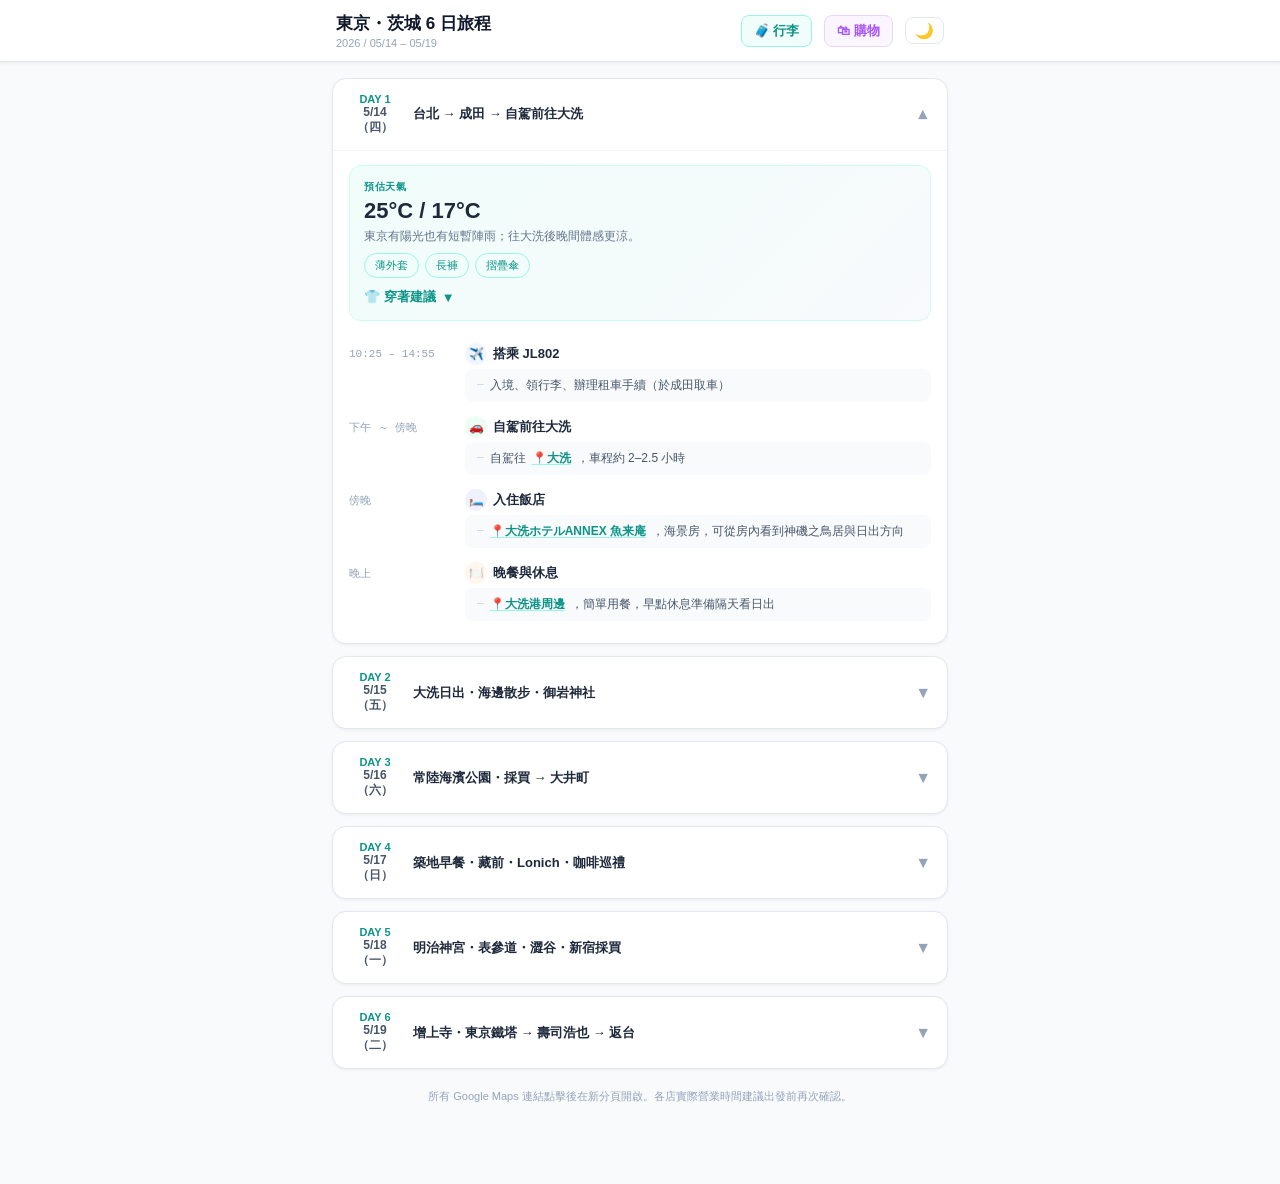
==== index.html @ 90abc527 "Add night mode toggle to all pages - Adds 🌙/☀️ toggle button in header of all three pages - Dark mod" ====
<!DOCTYPE html>
<html lang="zh-Hant">
<head>
<meta charset="UTF-8">
<meta name="viewport" content="width=device-width, initial-scale=1.0">
<title>東京・茨城 6 日旅程</title>
<style>
*{box-sizing:border-box;margin:0;padding:0}
body{font-family:-apple-system,BlinkMacSystemFont,"Segoe UI",sans-serif;background:#f8fafc;color:#1e293b;padding-bottom:60px}
a{color:inherit;text-decoration:none}

/* Header */
header{background:#fff;border-bottom:1px solid #e2e8f0;position:sticky;top:0;z-index:20;box-shadow:0 1px 3px rgba(0,0,0,.08)}
.hinner{max-width:640px;margin:0 auto;padding:12px 16px;display:flex;align-items:center;justify-content:space-between;gap:12px}
.htitle{font-size:17px;font-weight:700;color:#0f172a}
.hsub{font-size:11px;color:#94a3b8;margin-top:2px}
.hright{display:flex;align-items:center;gap:12px}
/* Main */
main{max-width:640px;margin:0 auto;padding:16px 12px;display:flex;flex-direction:column;gap:12px}

/* Day card */
.day-card{background:#fff;border:1px solid #e2e8f0;border-radius:14px;overflow:hidden;box-shadow:0 1px 3px rgba(0,0,0,.06)}
.day-header{width:100%;background:none;border:none;padding:14px 16px;display:flex;align-items:center;justify-content:space-between;gap:12px;cursor:pointer;text-align:left}
.day-header:hover{background:#f8fafc}
.day-left{display:flex;align-items:center;gap:12px;min-width:0}
.day-label-block{text-align:center;width:52px;flex-shrink:0}
.day-label{font-size:11px;font-weight:700;color:#0d9488;text-transform:uppercase}
.day-date{font-size:12px;font-weight:600;color:#475569}
.day-title{font-size:13px;font-weight:600;color:#1e293b;line-height:1.4}
.day-right{display:flex;align-items:center;gap:8px;flex-shrink:0}
.chevron{font-size:16px;color:#94a3b8;transition:transform .2s}
.chevron.open{transform:rotate(180deg)}
.done-icon{color:#0d9488;font-size:16px}

/* Day body */
.day-body{border-top:1px solid #f1f5f9;display:none}
.day-body.open{display:block}

/* Weather */
.weather-box{margin:14px 16px 8px;background:linear-gradient(135deg,#f0fdfa,#f8fafc);border:1px solid #ccfbf1;border-radius:12px;padding:14px}
.weather-label{font-size:10px;font-weight:700;color:#0d9488;text-transform:uppercase;letter-spacing:.05em;margin-bottom:4px}
.weather-temp{font-size:22px;font-weight:700;color:#1e293b;line-height:1.2}
.weather-desc{font-size:12px;color:#64748b;margin-top:4px}
.tags{display:flex;flex-wrap:wrap;gap:6px;margin-top:8px}
.tag{display:inline-flex;align-items:center;padding:4px 10px;border-radius:99px;font-size:11px;font-weight:500;background:#f0fdfa;color:#0d9488;border:1px solid #99f6e4}
.outfit-btn{display:flex;align-items:center;gap:6px;font-size:13px;font-weight:600;color:#0d9488;background:none;border:none;cursor:pointer;margin-top:10px;padding:0}
.outfit-btn:hover{color:#0f766e}
.outfit-list{margin-top:8px;display:none}
.outfit-list.open{display:block}
.outfit-list li{display:flex;gap:8px;font-size:12px;color:#475569;margin-bottom:6px;list-style:none}
.outfit-list li::before{content:"•";color:#5eead4;flex-shrink:0;margin-top:1px}

/* Timeline */
.timeline{padding:14px 16px 8px}
.task-row{display:flex;gap:10px;position:relative;margin-bottom:0}
.task-content{flex:1;padding-bottom:14px}
.task-meta{display:flex;flex-wrap:wrap;align-items:center;gap:6px;margin-bottom:4px}
.task-time{font-family:monospace;font-size:11px;color:#94a3b8;width:110px;flex-shrink:0}
.task-icon{width:22px;height:22px;border-radius:50%;display:flex;align-items:center;justify-content:center;font-size:12px;flex-shrink:0}
.task-name{font-size:13px;font-weight:600;color:#1e293b}
.task-notes{margin-left:116px;background:#f8fafc;border-radius:8px;padding:8px 12px;margin-top:4px}
.task-notes li{display:flex;gap:6px;font-size:12px;color:#475569;margin-bottom:4px;list-style:none}
.task-notes li:last-child{margin-bottom:0}
.task-notes li::before{content:"–";color:#cbd5e1;flex-shrink:0}
.place-link{display:inline-flex;align-items:center;gap:3px;font-weight:600;color:#0d9488;text-decoration:underline;text-decoration-color:#99f6e4;text-underline-offset:2px}
.place-link:hover{color:#0f766e}
.place-sub{font-weight:400;color:#64748b}

/* Icon colors */
.ic-flight{background:#eff6ff;color:#3b82f6}
.ic-drive{background:#ecfdf5;color:#059669}
.ic-hotel{background:#eef2ff;color:#6366f1}
.ic-food{background:#fff7ed;color:#f97316}
.ic-sightseeing{background:#fff1f2;color:#f43f5e}
.ic-shopping{background:#faf5ff;color:#a855f7}
.ic-cafe{background:#fffbeb;color:#92400e}
.ic-train{background:#ecfeff;color:#0891b2}
.ic-nature{background:#f0fdf4;color:#16a34a}
.ic-sunset{background:#fefce8;color:#ca8a04}

/* Extra spots */
.extra-section{border-top:1px solid #f1f5f9;background:rgba(255,251,235,.6)}
.extra-btn{width:100%;background:none;border:none;padding:12px 16px;display:flex;align-items:center;justify-content:space-between;cursor:pointer;font-size:13px;font-weight:600;color:#b45309}
.extra-btn:hover{color:#92400e}
.extra-grid{padding:0 16px 14px;display:none;grid-template-columns:1fr 1fr;gap:8px}
.extra-grid.open{display:grid}
@media(max-width:480px){.extra-grid{grid-template-columns:1fr}}
.extra-item{display:flex;flex-direction:column;gap:3px;padding:10px;background:#fff;border-radius:10px;border:1px solid #fde68a;text-decoration:none;transition:border-color .15s,box-shadow .15s}
.extra-item:hover{border-color:#fbbf24;box-shadow:0 2px 6px rgba(0,0,0,.08)}
.extra-name{display:flex;align-items:center;gap:5px;font-size:12px;font-weight:600;color:#1e293b}
.extra-hours{font-size:11px;color:#b45309;font-family:monospace}
.extra-desc{font-size:11px;color:#64748b}

/* Footer */
.footer{font-size:11px;color:#94a3b8;text-align:center;padding:8px 0 4px}

/* Nav links (replaces inline styles) */
.nav-link{display:inline-flex;align-items:center;gap:5px;font-size:13px;font-weight:600;padding:6px 12px;border-radius:8px;border:1px solid;transition:opacity .15s}
.nav-link--teal{color:#0d9488;border-color:#99f6e4;background:#f0fdfa}
.nav-link--purple{color:#a855f7;border-color:#e9d5ff;background:#faf5ff}

/* Night mode button */
.nm-btn{background:none;border:1px solid #e2e8f0;border-radius:8px;padding:5px 9px;cursor:pointer;font-size:15px;line-height:1;color:#475569;transition:background .15s,border-color .15s}
.nm-btn:hover{background:#f1f5f9;border-color:#cbd5e1}

/* Dark mode */
[data-dark] body{background:#0f172a;color:#e2e8f0}
[data-dark] header{background:#1e293b;border-color:#334155;box-shadow:0 1px 3px rgba(0,0,0,.3)}
[data-dark] .htitle{color:#f1f5f9}
[data-dark] .hsub{color:#475569}
[data-dark] .nav-link--teal{color:#2dd4bf;border-color:#0d9488;background:#134e4a}
[data-dark] .nav-link--purple{color:#c084fc;border-color:#7c3aed;background:#2e1065}
[data-dark] .nm-btn{border-color:#334155;color:#94a3b8}
[data-dark] .nm-btn:hover{background:#263348;border-color:#475569}
[data-dark] .day-card{background:#1e293b;border-color:#334155;box-shadow:0 1px 3px rgba(0,0,0,.2)}
[data-dark] .day-header:hover{background:#263348}
[data-dark] .day-label{color:#2dd4bf}
[data-dark] .day-date{color:#94a3b8}
[data-dark] .day-title{color:#e2e8f0}
[data-dark] .day-body{border-color:#334155}
[data-dark] .weather-box{background:linear-gradient(135deg,#134e4a,#263348);border-color:#0d9488}
[data-dark] .weather-temp{color:#f1f5f9}
[data-dark] .weather-desc{color:#94a3b8}
[data-dark] .tag{background:#134e4a;color:#2dd4bf;border-color:#0d9488}
[data-dark] .outfit-btn{color:#2dd4bf}
[data-dark] .outfit-btn:hover{color:#5eead4}
[data-dark] .outfit-list li{color:#94a3b8}
[data-dark] .outfit-list li::before{color:#334155}
[data-dark] .task-time{color:#64748b}
[data-dark] .task-name{color:#e2e8f0}
[data-dark] .task-notes{background:#0f172a}
[data-dark] .task-notes li{color:#94a3b8}
[data-dark] .task-notes li::before{color:#334155}
[data-dark] .place-link{color:#2dd4bf;text-decoration-color:#0d9488}
[data-dark] .place-link:hover{color:#5eead4}
[data-dark] .place-sub{color:#64748b}
[data-dark] .ic-flight{background:#1e3a5f;color:#60a5fa}
[data-dark] .ic-drive{background:#14532d;color:#34d399}
[data-dark] .ic-hotel{background:#1e1b4b;color:#818cf8}
[data-dark] .ic-food{background:#431407;color:#fb923c}
[data-dark] .ic-sightseeing{background:#4c0519;color:#fb7185}
[data-dark] .ic-shopping{background:#2e1065;color:#c084fc}
[data-dark] .ic-cafe{background:#451a03;color:#fbbf24}
[data-dark] .ic-train{background:#164e63;color:#22d3ee}
[data-dark] .ic-nature{background:#14532d;color:#4ade80}
[data-dark] .ic-sunset{background:#422006;color:#fbbf24}
[data-dark] .extra-section{background:rgba(71,52,18,.3);border-color:#334155}
[data-dark] .extra-btn{color:#fbbf24}
[data-dark] .extra-btn:hover{color:#fcd34d}
[data-dark] .extra-item{background:#1e293b;border-color:#78350f}
[data-dark] .extra-item:hover{border-color:#92400e;box-shadow:0 2px 6px rgba(0,0,0,.3)}
[data-dark] .extra-name{color:#e2e8f0}
[data-dark] .extra-hours{color:#fbbf24}
[data-dark] .extra-desc{color:#64748b}
[data-dark] .footer{color:#334155}
</style>
</head>
<body>

<header>
  <div class="hinner">
    <div>
      <div class="htitle">東京・茨城 6 日旅程</div>
      <div class="hsub">2026 / 05/14 – 05/19</div>
    </div>
    <div class="hright">
      <a href="luggage.html" class="nav-link nav-link--teal">🧳 行李</a>
      <a href="shopping.html" class="nav-link nav-link--purple">🛍 購物</a>
      <button class="nm-btn" id="nm-btn" onclick="toggleNight()" title="切換深色模式">🌙</button>
    </div>
  </div>
</header>

<main id="main"></main>

<script>
const P = (name, query, extra) => {
  const q = encodeURIComponent(query || name);
  const sub = extra ? `<span class="place-sub">${extra}</span>` : '';
  return `<a class="place-link" href="https://www.google.com/maps/search/?api=1&query=${q}" target="_blank" rel="noreferrer">📍${name}${sub}</a>`;
};

const days = [
  {
    id:1, date:"5/14（四）", label:"Day 1", title:"台北 → 成田 → 自駕前往大洗",
    temp:"25°C / 17°C", desc:"東京有陽光也有短暫陣雨；往大洗後晚間體感更涼。",
    tags:["薄外套","長褲","摺疊傘"],
    outfit:["飛機上穿短袖＋薄罩衫，抵達後直接應對晚間溫差","下身選長褲最省事，開車與晚上海邊都較舒適","包內先放一把輕便傘"],
    tasks:[
      {id:"1-1",time:"10:25 – 14:55",ic:"flight",name:"搭乘 JL802",notes:["入境、領行李、辦理租車手續（於成田取車）"]},
      {id:"1-2",time:"下午 ～ 傍晚",ic:"drive",name:"自駕前往大洗",notes:[`自駕往 ${P("大洗","大洗 茨城")}，車程約 2–2.5 小時`]},
      {id:"1-3",time:"傍晚",ic:"hotel",name:"入住飯店",notes:[`${P("大洗ホテルANNEX 魚来庵","大洗ホテル ANNEX 魚来庵")}，海景房，可從房內看到神磯之鳥居與日出方向`]},
      {id:"1-4",time:"晚上",ic:"food",name:"晚餐與休息",notes:[`${P("大洗港周邊","大洗港 餐廳")}，簡單用餐，早點休息準備隔天看日出`]},
    ]
  },
  {
    id:2, date:"5/15（五）", label:"Day 2", title:"大洗日出・海邊散步・御岩神社",
    temp:"23–25°C / 14–18°C", desc:"白天溫和，海邊清晨與神社林間偏涼，局部降雨仍有可能。",
    tags:["防風外套","運動鞋","可脫穿層次"],
    outfit:["清晨看日出要多一件防風外套，海風會比市區明顯","上身建議短袖打底，外搭襯衫或薄外套，白天熱了能直接脫","鞋子以抓地力較好的運動鞋為主，神社步道更穩"],
    tasks:[
      {id:"2-1",time:"04:10 – 05:30",ic:"sunset",name:"看日出",notes:[`${P("神磯の鳥居","神磯の鳥居 大洗")}，5月日出約 4:45，房間陽台或步行至海邊觀賞，看完回飯店補眠`]},
      {id:"2-2",time:"08:30 – 10:30",ic:"sightseeing",name:"海邊散步參拜",notes:[`${P("大洗磯前神社")}，近距離看海浪與鳥居`]},
      {id:"2-3",time:"11:00 – 12:30",ic:"food",name:"壽司午餐",notes:[`<a class="place-link" href="https://maps.app.goo.gl/uNKhagBHDftqyCcE8" target="_blank" rel="noreferrer">📍Sushi Yukyu</a>，11:00 開門，⚠️ 建議提早到場排隊`]},
      {id:"2-4",time:"12:30 – 13:30",ic:"drive",name:"自駕移動",notes:[`${P("大洗 → 御岩神社","御岩神社 日立市")}，車程約 45–70 分鐘`]},
      {id:"2-5",time:"13:30 – 15:30",ic:"nature",name:"森林參道散步",notes:[`${P("御岩神社","御岩神社 日立市")}，拝殿、三本杉，視體力加碼輕量登山 20–30 分鐘後折返`]},
      {id:"2-6",time:"15:30 – 16:30",ic:"drive",name:"自駕回程",notes:["御岩神社 → 大洗，車程約 45–70 分鐘"]},
      {id:"2-7",time:"16:30 – 18:00",ic:"shopping",name:"海邊散步＋逛街",notes:[`${P("OARAI Seaside Station","OARAI Seaside Station 大洗")}，大洗まいわい市場小買常溫土產`]},
      {id:"2-8",time:"晚上",ic:"food",name:"晚餐",notes:[`${P("大洗港周邊","大洗 夜間餐廳")}，港邊或飯店附近用餐`]},
    ],
    extra:{
      label:"5/15 自駕加點",
      items:[
        {name:"SAZA COFFEE Oarai",query:"SAZA COFFEE Oarai 大洗 Seaside Station",hours:"10:00–19:00",desc:"咖啡與甜點都穩，海邊散步後坐一下最舒服"},
        {name:"Romii Donuts Store",query:"Romii Donuts Store 大洗",hours:"10:30–18:00",desc:"適合外帶甜甜圈上車或回飯店吃"},
        {name:"KANOUYA 菓子店",query:"KANOUYA 大洗",hours:"08:00–19:00",desc:"麵包、銅鑼燒或常溫點心當補給"},
        {name:"手打蕎麦 入四間",query:"手打蕎麦 入四間 日立",hours:"11:00–14:30",desc:"靠近御岩神社，不想吃海鮮時的午餐替代案"},
        {name:"セントエルモスカフェ",query:"セントエルモスカフェ 大洗",hours:"10:00–21:00",desc:"回大洗後想找舒服坐點可用它收尾"},
      ]
    }
  },
  {
    id:3, date:"5/16（六）", label:"Day 3", title:"常陸海濱公園・採買 → 大井町",
    temp:"23–25°C / 14–18°C", desc:"白天舒適偏暖，戶外停留時間長，建議注意日照與走路量。",
    tags:["短袖","遮陽帽","輕便鞋"],
    outfit:["可以走比較輕鬆的城市戶外穿搭，短袖或薄長袖都適合","公園空曠，帽子與太陽眼鏡實用度高","晚上回東京後可加一件薄外套"],
    tasks:[
      {id:"3-1",time:"09:00 – 09:30",ic:"drive",name:"退房＋自駕移動",notes:["大洗 → 常陸海濱公園，車程約 20–25 分鐘"]},
      {id:"3-2",time:"09:30 – 11:30",ic:"nature",name:"國營常陸海濱公園",notes:[`${P("常陸海濱公園","国営ひたち海浜公園")}，みはらしの丘 與中央草地，看花田與草地景觀`]},
      {id:"3-3",time:"11:30 – 13:00",ic:"food",name:"當地午餐",notes:[`${P("那珂湊漁港周邊","那珂湊漁港 海鮮")}，海鮮市場餐廳`]},
      {id:"3-4",time:"13:00 – 14:30",ic:"shopping",name:"伴手禮採買",notes:[
        `${P("daimaruya／焼いも館","daimaruya 常陸那珂 干し芋")}（干し芋）`,
        `${P("黒澤醤油","黒澤醤油 常陸那珂")}（調味料）`,
        "JA直賣所補食品"
      ]},
      {id:"3-5",time:"14:30 – 15:30",ic:"cafe",name:"咖啡中繼（二選一）",notes:[
        `${P("Saza Coffee 本店","Saza Coffee 本店 水戸")}（10:00–20:00，規模大甜點完整）`,
        `${P("Capian Coffee","Capian Coffee 常陸那珂")}（09:00–19:00，氣氛穩定）`,
        `${P("gooddayincoffee","gooddayincoffee 茨城")}（10:00–16:00，快速外帶型）`,
      ]},
      {id:"3-6",time:"15:30 – 17:30",ic:"drive",name:"上高速回東京",notes:[`常磐道途中可停 ${P("守谷 SA（Pasar 守谷）","守谷サービスエリア 常磐道")} 休息 20–40 分鐘`]},
      {id:"3-7",time:"17:30 – 19:00",ic:"hotel",name:"還車＋入住",notes:[`${P("Ours Inn Hankyu 大井町","Ours Inn Hankyu 大井町")}，加油＋還車預計 19:00 前完成`]},
      {id:"3-8",time:"晚上",ic:"shopping",name:"晚餐＋採買",notes:[`${P("大井町周邊","大井町 居酒屋")}，居酒屋、拉麵、定食等，逛超市/藥妝補零食飲料`]},
    ]
  },
  {
    id:4, date:"5/17（日）", label:"Day 4", title:"築地早餐・藏前・Lonich・咖啡巡禮",
    temp:"約 23–25°C / 16–18°C", desc:"東京 5 月中旬多為舒適溫度，仍要預留午後陣雨彈性。",
    tags:["短袖＋襯衫","好走鞋","小傘"],
    outfit:["這天最重要的是鞋子，請直接穿最好走的那雙","上身適合短袖搭輕薄襯衫，室內冷氣或晚餐後回程都能應付","若想拍照好看，可走簡單層次感穿搭，但不要選磨腳的新鞋"],
    tasks:[
      {id:"4-1",time:"07:30 – 09:30",ic:"food",name:"場外市場早餐",notes:[`${P("築地場外市場")}，壽司、海鮮丼、玉子燒等`]},
      {id:"4-2",time:"10:00 – 12:30",ic:"shopping",name:"藏前散步",notes:[`${P("藏前エリア","藏前 東京 雜貨")}，10:00 先找早開咖啡店，11:00 小店陸續開門：雜貨、選物、文具等`,`<a href="https://matcha-jp.com/tw/20179" target="_blank" rel="noopener">藏前景點介紹（MATCHA）</a>`]},
      {id:"4-3",time:"12:30",ic:"food",name:"午餐",notes:[`${P("藏前周邊","藏前 ランチ")}，定食、拉麵、蕎麥麵等簡單解決`]},
      {id:"4-4",time:"13:30",ic:"cafe",name:"創作咖啡套餐（已預約）",notes:[`${P("Lonich","Lonich coffee Tokyo")}，預約制，含咖啡＋甜點，約 1.5–2 小時`]},
      {id:"4-5",time:"15:30 – 16:30",ic:"cafe",name:"精品咖啡",notes:[`${P("GLITCH COFFEE 神保町","GLITCH COFFEE 神保町")}，主打單一產區淺焙`]},
      {id:"4-6",time:"17:00 – 18:00",ic:"cafe",name:"銀座咖啡",notes:[`${P("X COFFEE Ginza")}，銀座一丁目附近`]},
      {id:"4-7",time:"晚上",ic:"food",name:"晚餐＋回飯店",notes:[`${P("銀座周邊","銀座 ディナー")}，餐後搭電車回大井町`]},
    ]
  },
  {
    id:5, date:"5/18（一）", label:"Day 5", title:"明治神宮・表參道・澀谷・新宿採買",
    temp:"約 23–25°C / 16–18°C", desc:"東京整體仍是溫暖舒適型天氣，白天短袖多半沒問題。",
    tags:["透氣上衣","可肩背外套","購物袋"],
    outfit:["城市逛街以輕便透氣為主，短袖或薄長袖都可以","建議帶可摺收的購物袋，後段採買會更省力","若當天想試鞋，襪子穿平常最常搭配的厚度最準"],
    tasks:[
      {id:"5-1",time:"09:00",ic:"nature",name:"參拜＋散步",notes:[`${P("明治神宮")} → ${P("代代木公園")}，搭車至原宿站`]},
      {id:"5-2",time:"中午",ic:"food",name:"午餐",notes:[`${P("原宿・表參道周邊","原宿 表参道 ランチ")}，找咖啡廳、餐館用餐`]},
      {id:"5-3",time:"下午",ic:"shopping",name:"服飾鞋款採買",notes:[
        P("Asics Tiger 原宿店","Asics Harajuku"),
        P("UNIQLO 原宿店","UNIQLO Harajuku"),
        P("Found MUJI 青山","Found MUJI Aoyama","（週一 12:00 開門）"),
      ]},
      {id:"5-4",time:"傍晚",ic:"shopping",name:"澀谷逛街",notes:[
        P("無印良品 西武澀谷店","無印良品 西武渋谷店"),
        P("GU Shibuya"),
        P("Asics Walking Shibuya","Asics Walking Shibuya","（視情況）"),
      ]},
      {id:"5-5",time:"17:30 – 18:30",ic:"shopping",name:"咖啡器材採買",notes:[
        `${P("Yamamoto Coffee 新宿","Yamamoto Coffee Shinjuku")}，買濾杯、濾紙、手沖壺`,
        "詢問 CAFEC DEEP 27 濾杯庫存"
      ]},
      {id:"5-6",time:"18:30 後",ic:"food",name:"晚餐＋回飯店",notes:[`${P("新宿周邊","新宿 ディナー")}，餐後回大井町`]},
    ]
  },
  {
    id:6, date:"5/19（二）", label:"Day 6", title:"增上寺・東京鐵塔 → 壽司浩也 → 返台",
    temp:"約 23–25°C / 16–19°C", desc:"東京 5 月中旬維持舒適暖度，機場移動建議保留一件薄外套在手邊。",
    tags:["好整理穿搭","薄外套","機場好穿脫"],
    outfit:["選最容易整理、最舒服的返程穿搭，避免太厚重","薄外套可應付早上戶外散步、車站冷氣與機上溫差","鞋子以好穿脫為佳，過安檢與長途移動都更順手"],
    tasks:[
      {id:"6-1",time:"早上",ic:"hotel",name:"退房＋寄放行李",notes:[`${P("Ours Inn Hankyu","Ours Inn Hankyu 大井町")}，寄放飯店或搭車至大門站/濱松町站置物櫃`]},
      {id:"6-2",time:"09:00 – 10:30",ic:"sightseeing",name:"散步放空",notes:[`${P("增上寺","増上寺")} ＋ ${P("芝公園")}，拍東京鐵塔＋寺院經典畫面`]},
      {id:"6-3",time:"10:30 – 11:30",ic:"sightseeing",name:"東京鐵塔",notes:[`${P("東京鐵塔","東京タワー")}，可上展望台或塔下拍照，11:30 步行回大門站`]},
      {id:"6-4",time:"12:00",ic:"food",name:"午餐（已預約）",notes:[`${P("站立壽司 浩也","立ち喰い鮨 浩也 大門")}，大門站 A4 出口步行 1 分鐘，板前現做`]},
      {id:"6-5",time:"13:00 – 15:30",ic:"train",name:"取行李＋移動羽田",notes:[`約 15:00 從 ${P("濱松町站","浜松町駅")} 搭東京單軌電車至 ${P("羽田機場","羽田空港 国際線ターミナル")}，車程 15–20 分`]},
      {id:"6-6",time:"18:25 – 20:50",ic:"flight",name:"搭乘 JL099 返台",notes:["HND → TSA，預留報到、托運、免稅店時間"]},
    ]
  }
];

const ICONS = {
  flight:"✈️", drive:"🚗", hotel:"🛏️", food:"🍽️",
  sightseeing:"📷", shopping:"🛍️", cafe:"☕", train:"🚆",
  nature:"🌲", sunset:"🌅"
};

function renderDays(){
  const main = document.getElementById('main');
  main.innerHTML = '';
  days.forEach(day => {
    const card = document.createElement('div');
    card.className = 'day-card';
    card.id = `day-${day.id}`;

    // Extra HTML
    let extraHTML = '';
    if(day.extra){
      const items = day.extra.items.map(s=>`
        <a class="extra-item" href="https://www.google.com/maps/search/?api=1&query=${encodeURIComponent(s.query)}" target="_blank" rel="noreferrer">
          <span class="extra-name">📍${s.name}</span>
          <span class="extra-hours">${s.hours}</span>
          <span class="extra-desc">${s.desc}</span>
        </a>`).join('');
      extraHTML = `
        <div class="extra-section">
          <button class="extra-btn" onclick="toggleExtra(${day.id})">
            <span>📍${day.extra.label}（${day.extra.items.length} 個選點）</span>
            <span id="extra-chev-${day.id}">▼</span>
          </button>
          <div class="extra-grid" id="extra-grid-${day.id}">${items}</div>
        </div>`;
    }

    // Tasks
    const tasksHTML = day.tasks.map((t,i)=>{
      const isLast = i===day.tasks.length-1;
      const notes = t.notes.map(n=>`<li>${n}</li>`).join('');
      return `
        <div class="task-row" id="row-${t.id}">
          <div class="task-content" id="tc-${t.id}">
            <div class="task-meta">
              <span class="task-time">${t.time}</span>
              <span class="task-icon ic-${t.ic}">${ICONS[t.ic]||'•'}</span>
              <span class="task-name">${t.name}</span>
            </div>
            ${notes?`<ul class="task-notes">${notes}</ul>`:''}
          </div>
        </div>`;
    }).join('');

    // Outfit
    const outfitItems = day.outfit.map(o=>`<li>${o}</li>`).join('');

    card.innerHTML = `
      <button class="day-header" onclick="toggleDay(${day.id})">
        <div class="day-left">
          <div class="day-label-block" id="dlb-${day.id}">
            <div class="day-label">${day.label}</div>
            <div class="day-date">${day.date}</div>
          </div>
          <div>
            <div class="day-title" id="dt-${day.id}">${day.title}</div>
          </div>
        </div>
        <div class="day-right">
          <span class="chevron" id="chev-${day.id}">▼</span>
        </div>
      </button>
      <div class="day-body" id="body-${day.id}">
        <div class="weather-box">
          <div class="weather-label">預估天氣</div>
          <div class="weather-temp">${day.temp}</div>
          <div class="weather-desc">${day.desc}</div>
          <div class="tags">${day.tags.map(t=>`<span class="tag">${t}</span>`).join('')}</div>
          <button class="outfit-btn" onclick="toggleOutfit(${day.id})">👕 穿著建議 <span id="oc-${day.id}">▼</span></button>
          <ul class="outfit-list" id="ol-${day.id}">${outfitItems}</ul>
        </div>
        <div class="timeline">${tasksHTML}</div>
        ${extraHTML}
      </div>`;
    main.appendChild(card);
  });

  // Open day 1 by default
  document.getElementById(`body-1`).classList.add('open');
  document.getElementById(`chev-1`).classList.add('open');
}

function toggleDay(id){
  const body = document.getElementById(`body-${id}`);
  const chev = document.getElementById(`chev-${id}`);
  body.classList.toggle('open');
  chev.classList.toggle('open');
}

function toggleOutfit(id){
  const ol = document.getElementById(`ol-${id}`);
  const oc = document.getElementById(`oc-${id}`);
  ol.classList.toggle('open');
  oc.textContent = ol.classList.contains('open') ? '▲' : '▼';
}

function toggleExtra(id){
  const g = document.getElementById(`extra-grid-${id}`);
  const c = document.getElementById(`extra-chev-${id}`);
  g.classList.toggle('open');
  c.textContent = g.classList.contains('open') ? '▲' : '▼';
}

// Footer
document.addEventListener('DOMContentLoaded', ()=>{
  renderDays();
  const footer = document.createElement('p');
  footer.className='footer';
  footer.textContent='所有 Google Maps 連結點擊後在新分頁開啟。各店實際營業時間建議出發前再次確認。';
  document.getElementById('main').appendChild(footer);
});

function toggleNight(){
  const on=document.documentElement.toggleAttribute('data-dark');
  document.getElementById('nm-btn').textContent=on?'☀️':'🌙';
  localStorage.setItem('dark',on?'1':'');
}
(()=>{if(localStorage.getItem('dark')==='1'){document.documentElement.setAttribute('data-dark','');const b=document.getElementById('nm-btn');if(b)b.textContent='☀️';}})();
</script>
</body>
</html>
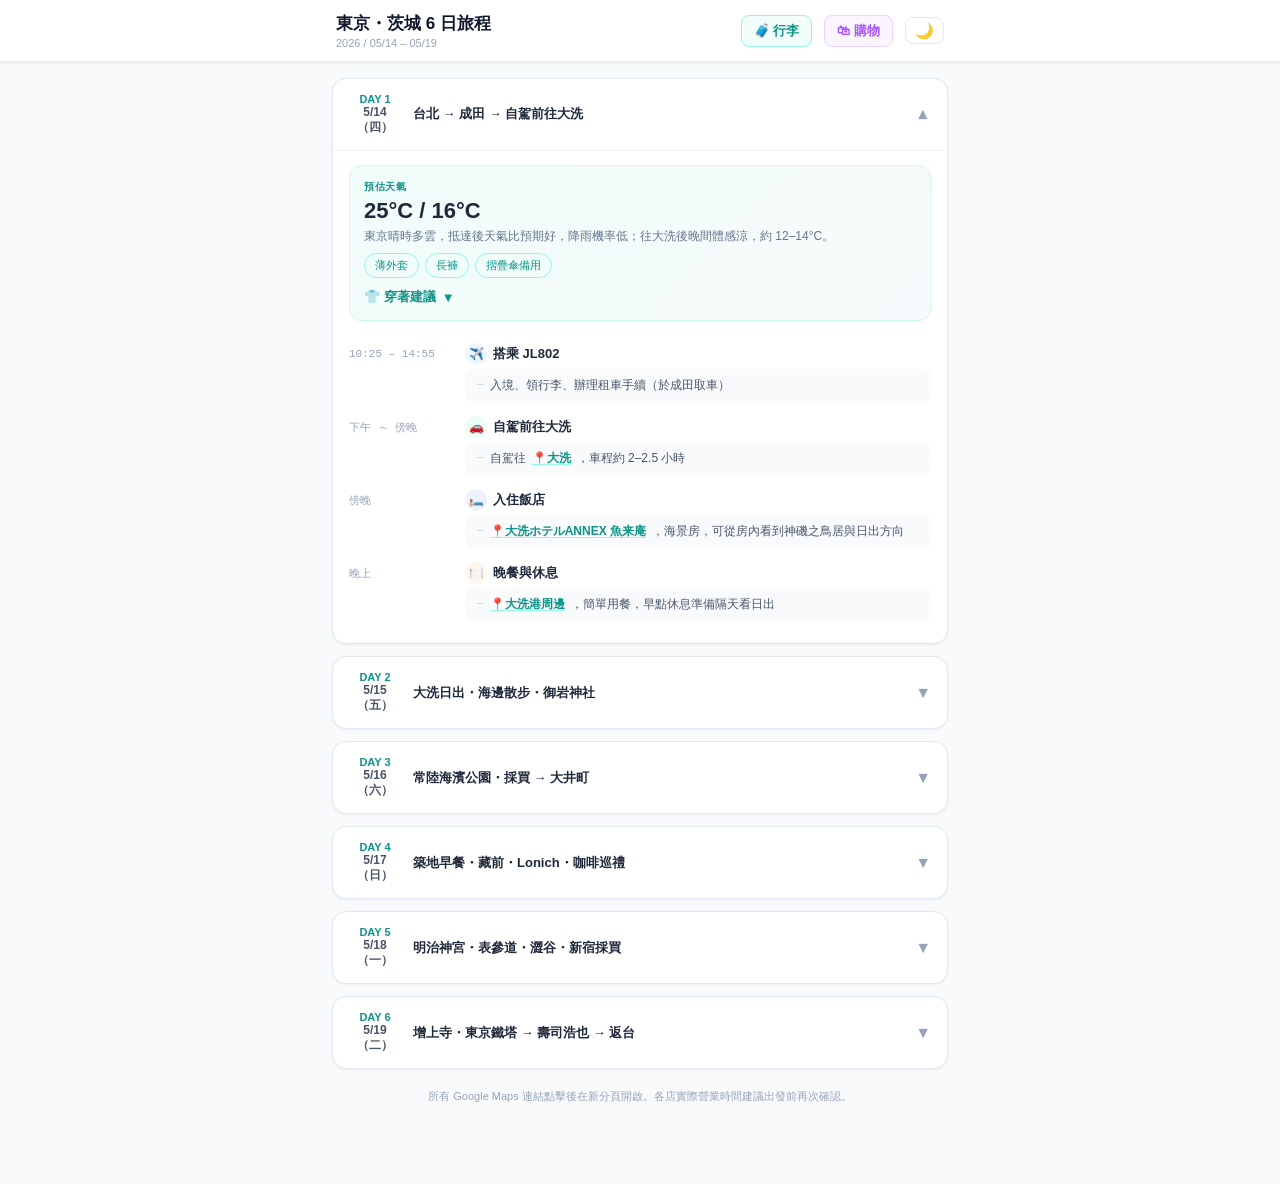
==== commit 73642863: "update: 更新 6 天天氣預報資料（依最新預報調整）" ====
--- a/index.html
+++ b/index.html
@@ -4,21 +4,10 @@
 <meta charset="UTF-8">
 <meta name="viewport" content="width=device-width, initial-scale=1.0">
 <title>東京・茨城 6 日旅程</title>
+<link rel="stylesheet" href="style.css">
 <style>
-*{box-sizing:border-box;margin:0;padding:0}
-body{font-family:-apple-system,BlinkMacSystemFont,"Segoe UI",sans-serif;background:#f8fafc;color:#1e293b;padding-bottom:60px}
-a{color:inherit;text-decoration:none}
-
-/* Header */
-header{background:#fff;border-bottom:1px solid #e2e8f0;position:sticky;top:0;z-index:20;box-shadow:0 1px 3px rgba(0,0,0,.08)}
-.hinner{max-width:640px;margin:0 auto;padding:12px 16px;display:flex;align-items:center;justify-content:space-between;gap:12px}
-.htitle{font-size:17px;font-weight:700;color:#0f172a}
-.hsub{font-size:11px;color:#94a3b8;margin-top:2px}
 .hright{display:flex;align-items:center;gap:12px}
-/* Main */
-main{max-width:640px;margin:0 auto;padding:16px 12px;display:flex;flex-direction:column;gap:12px}
-
-/* Day card */
+
 .day-card{background:#fff;border:1px solid #e2e8f0;border-radius:14px;overflow:hidden;box-shadow:0 1px 3px rgba(0,0,0,.06)}
 .day-header{width:100%;background:none;border:none;padding:14px 16px;display:flex;align-items:center;justify-content:space-between;gap:12px;cursor:pointer;text-align:left}
 .day-header:hover{background:#f8fafc}
@@ -32,11 +21,9 @@
 .chevron.open{transform:rotate(180deg)}
 .done-icon{color:#0d9488;font-size:16px}
 
-/* Day body */
 .day-body{border-top:1px solid #f1f5f9;display:none}
 .day-body.open{display:block}
 
-/* Weather */
 .weather-box{margin:14px 16px 8px;background:linear-gradient(135deg,#f0fdfa,#f8fafc);border:1px solid #ccfbf1;border-radius:12px;padding:14px}
 .weather-label{font-size:10px;font-weight:700;color:#0d9488;text-transform:uppercase;letter-spacing:.05em;margin-bottom:4px}
 .weather-temp{font-size:22px;font-weight:700;color:#1e293b;line-height:1.2}
@@ -50,7 +37,6 @@
 .outfit-list li{display:flex;gap:8px;font-size:12px;color:#475569;margin-bottom:6px;list-style:none}
 .outfit-list li::before{content:"•";color:#5eead4;flex-shrink:0;margin-top:1px}
 
-/* Timeline */
 .timeline{padding:14px 16px 8px}
 .task-row{display:flex;gap:10px;position:relative;margin-bottom:0}
 .task-content{flex:1;padding-bottom:14px}
@@ -66,7 +52,6 @@
 .place-link:hover{color:#0f766e}
 .place-sub{font-weight:400;color:#64748b}
 
-/* Icon colors */
 .ic-flight{background:#eff6ff;color:#3b82f6}
 .ic-drive{background:#ecfdf5;color:#059669}
 .ic-hotel{background:#eef2ff;color:#6366f1}
@@ -78,7 +63,6 @@
 .ic-nature{background:#f0fdf4;color:#16a34a}
 .ic-sunset{background:#fefce8;color:#ca8a04}
 
-/* Extra spots */
 .extra-section{border-top:1px solid #f1f5f9;background:rgba(255,251,235,.6)}
 .extra-btn{width:100%;background:none;border:none;padding:12px 16px;display:flex;align-items:center;justify-content:space-between;cursor:pointer;font-size:13px;font-weight:600;color:#b45309}
 .extra-btn:hover{color:#92400e}
@@ -91,27 +75,12 @@
 .extra-hours{font-size:11px;color:#b45309;font-family:monospace}
 .extra-desc{font-size:11px;color:#64748b}
 
-/* Footer */
-.footer{font-size:11px;color:#94a3b8;text-align:center;padding:8px 0 4px}
-
-/* Nav links (replaces inline styles) */
 .nav-link{display:inline-flex;align-items:center;gap:5px;font-size:13px;font-weight:600;padding:6px 12px;border-radius:8px;border:1px solid;transition:opacity .15s}
 .nav-link--teal{color:#0d9488;border-color:#99f6e4;background:#f0fdfa}
 .nav-link--purple{color:#a855f7;border-color:#e9d5ff;background:#faf5ff}
 
-/* Night mode button */
-.nm-btn{background:none;border:1px solid #e2e8f0;border-radius:8px;padding:5px 9px;cursor:pointer;font-size:15px;line-height:1;color:#475569;transition:background .15s,border-color .15s}
-.nm-btn:hover{background:#f1f5f9;border-color:#cbd5e1}
-
-/* Dark mode */
-[data-dark] body{background:#0f172a;color:#e2e8f0}
-[data-dark] header{background:#1e293b;border-color:#334155;box-shadow:0 1px 3px rgba(0,0,0,.3)}
-[data-dark] .htitle{color:#f1f5f9}
-[data-dark] .hsub{color:#475569}
 [data-dark] .nav-link--teal{color:#2dd4bf;border-color:#0d9488;background:#134e4a}
 [data-dark] .nav-link--purple{color:#c084fc;border-color:#7c3aed;background:#2e1065}
-[data-dark] .nm-btn{border-color:#334155;color:#94a3b8}
-[data-dark] .nm-btn:hover{background:#263348;border-color:#475569}
 [data-dark] .day-card{background:#1e293b;border-color:#334155;box-shadow:0 1px 3px rgba(0,0,0,.2)}
 [data-dark] .day-header:hover{background:#263348}
 [data-dark] .day-label{color:#2dd4bf}
@@ -152,7 +121,6 @@
 [data-dark] .extra-name{color:#e2e8f0}
 [data-dark] .extra-hours{color:#fbbf24}
 [data-dark] .extra-desc{color:#64748b}
-[data-dark] .footer{color:#334155}
 </style>
 </head>
 <body>
@@ -173,6 +141,7 @@
 
 <main id="main"></main>
 
+<script src="app.js"></script>
 <script>
 const P = (name, query, extra) => {
   const q = encodeURIComponent(query || name);
@@ -183,9 +152,9 @@
 const days = [
   {
     id:1, date:"5/14（四）", label:"Day 1", title:"台北 → 成田 → 自駕前往大洗",
-    temp:"25°C / 17°C", desc:"東京有陽光也有短暫陣雨；往大洗後晚間體感更涼。",
-    tags:["薄外套","長褲","摺疊傘"],
-    outfit:["飛機上穿短袖＋薄罩衫，抵達後直接應對晚間溫差","下身選長褲最省事，開車與晚上海邊都較舒適","包內先放一把輕便傘"],
+    temp:"25°C / 16°C", desc:"東京晴時多雲，抵達後天氣比預期好，降雨機率低；往大洗後晚間體感涼，約 12–14°C。",
+    tags:["薄外套","長褲","摺疊傘備用"],
+    outfit:["飛機上穿短袖＋薄罩衫，抵達後直接應對晚間溫差","下身選長褲最省事，開車與晚上海邊都較舒適","包內先放一把輕便傘備用，實際下雨機率不高"],
     tasks:[
       {id:"1-1",time:"10:25 – 14:55",ic:"flight",name:"搭乘 JL802",notes:["入境、領行李、辦理租車手續（於成田取車）"]},
       {id:"1-2",time:"下午 ～ 傍晚",ic:"drive",name:"自駕前往大洗",notes:[`自駕往 ${P("大洗","大洗 茨城")}，車程約 2–2.5 小時`]},
@@ -195,7 +164,7 @@
   },
   {
     id:2, date:"5/15（五）", label:"Day 2", title:"大洗日出・海邊散步・御岩神社",
-    temp:"23–25°C / 14–18°C", desc:"白天溫和，海邊清晨與神社林間偏涼，局部降雨仍有可能。",
+    temp:"23°C / 15°C", desc:"晴時多雲，降雨機率低，比原先預估更晴朗。清晨海邊與神社林間偏涼，注意早晚溫差。",
     tags:["防風外套","運動鞋","可脫穿層次"],
     outfit:["清晨看日出要多一件防風外套，海風會比市區明顯","上身建議短袖打底，外搭襯衫或薄外套，白天熱了能直接脫","鞋子以抓地力較好的運動鞋為主，神社步道更穩"],
     tasks:[
@@ -221,8 +190,8 @@
   },
   {
     id:3, date:"5/16（六）", label:"Day 3", title:"常陸海濱公園・採買 → 大井町",
-    temp:"23–25°C / 14–18°C", desc:"白天舒適偏暖，戶外停留時間長，建議注意日照與走路量。",
-    tags:["短袖","遮陽帽","輕便鞋"],
+    temp:"25°C / 16°C", desc:"晴朗舒適，比原先預估更好的天氣，戶外停留時間長，注意日照防曬。",
+    tags:["短袖","遮陽帽","防曬乳"],
     outfit:["可以走比較輕鬆的城市戶外穿搭，短袖或薄長袖都適合","公園空曠，帽子與太陽眼鏡實用度高","晚上回東京後可加一件薄外套"],
     tasks:[
       {id:"3-1",time:"09:00 – 09:30",ic:"drive",name:"退房＋自駕移動",notes:["大洗 → 常陸海濱公園，車程約 20–25 分鐘"]},
@@ -245,8 +214,8 @@
   },
   {
     id:4, date:"5/17（日）", label:"Day 4", title:"築地早餐・藏前・Lonich・咖啡巡禮",
-    temp:"約 23–25°C / 16–18°C", desc:"東京 5 月中旬多為舒適溫度，仍要預留午後陣雨彈性。",
-    tags:["短袖＋襯衫","好走鞋","小傘"],
+    temp:"約 25–27°C / 17°C", desc:"東京氣溫比前幾天再高一些，白天可達 27°C，外出活動建議以輕薄透氣為主，仍要預留午後陣雨彈性。",
+    tags:["輕薄短袖","好走鞋","小傘"],
     outfit:["這天最重要的是鞋子，請直接穿最好走的那雙","上身適合短袖搭輕薄襯衫，室內冷氣或晚餐後回程都能應付","若想拍照好看，可走簡單層次感穿搭，但不要選磨腳的新鞋"],
     tasks:[
       {id:"4-1",time:"07:30 – 09:30",ic:"food",name:"場外市場早餐",notes:[`${P("築地場外市場")}，壽司、海鮮丼、玉子燒等`]},
@@ -260,9 +229,9 @@
   },
   {
     id:5, date:"5/18（一）", label:"Day 5", title:"明治神宮・表參道・澀谷・新宿採買",
-    temp:"約 23–25°C / 16–18°C", desc:"東京整體仍是溫暖舒適型天氣，白天短袖多半沒問題。",
-    tags:["透氣上衣","可肩背外套","購物袋"],
-    outfit:["城市逛街以輕便透氣為主，短袖或薄長袖都可以","建議帶可摺收的購物袋，後段採買會更省力","若當天想試鞋，襪子穿平常最常搭配的厚度最準"],
+    temp:"約 25–27°C / 16°C", desc:"東京持續偏暖，白天可達 26–27°C，戶外逛街建議透氣穿搭，注意補水防曬。",
+    tags:["透氣上衣","遮陽帽","購物袋"],
+    outfit:["城市逛街以輕便透氣為主，短袖或薄長袖都可以","氣溫偏高，遮陽帽與補水飲料比平時更重要","建議帶可摺收的購物袋，後段採買會更省力"],
     tasks:[
       {id:"5-1",time:"09:00",ic:"nature",name:"參拜＋散步",notes:[`${P("明治神宮")} → ${P("代代木公園")}，搭車至原宿站`]},
       {id:"5-2",time:"中午",ic:"food",name:"午餐",notes:[`${P("原宿・表參道周邊","原宿 表参道 ランチ")}，找咖啡廳、餐館用餐`]},
@@ -285,7 +254,7 @@
   },
   {
     id:6, date:"5/19（二）", label:"Day 6", title:"增上寺・東京鐵塔 → 壽司浩也 → 返台",
-    temp:"約 23–25°C / 16–19°C", desc:"東京 5 月中旬維持舒適暖度，機場移動建議保留一件薄外套在手邊。",
+    temp:"約 21–24°C / 16°C", desc:"東京最後一天氣溫略降，舒適宜人，機場移動建議保留一件薄外套在手邊應對冷氣。",
     tags:["好整理穿搭","薄外套","機場好穿脫"],
     outfit:["選最容易整理、最舒服的返程穿搭，避免太厚重","薄外套可應付早上戶外散步、車站冷氣與機上溫差","鞋子以好穿脫為佳，過安檢與長途移動都更順手"],
     tasks:[
@@ -417,12 +386,6 @@
   document.getElementById('main').appendChild(footer);
 });
 
-function toggleNight(){
-  const on=document.documentElement.toggleAttribute('data-dark');
-  document.getElementById('nm-btn').textContent=on?'☀️':'🌙';
-  localStorage.setItem('dark',on?'1':'');
-}
-(()=>{if(localStorage.getItem('dark')==='1'){document.documentElement.setAttribute('data-dark','');const b=document.getElementById('nm-btn');if(b)b.textContent='☀️';}})();
 </script>
 </body>
-</html>+</html>
--- a/style.css
+++ b/style.css
@@ -0,0 +1,93 @@
+*{box-sizing:border-box;margin:0;padding:0}
+body{font-family:-apple-system,BlinkMacSystemFont,"Segoe UI",sans-serif;background:#f8fafc;color:#1e293b;padding-bottom:60px}
+a{color:inherit;text-decoration:none}
+
+header{background:#fff;border-bottom:1px solid #e2e8f0;position:sticky;top:0;z-index:20;box-shadow:0 1px 3px rgba(0,0,0,.08)}
+.hinner{max-width:640px;margin:0 auto;padding:12px 16px;display:flex;align-items:center;justify-content:space-between;gap:12px}
+.htitle{font-size:17px;font-weight:700;color:#0f172a}
+.hsub{font-size:11px;color:#94a3b8;margin-top:2px}
+
+main{max-width:640px;margin:0 auto;padding:16px 12px;display:flex;flex-direction:column;gap:12px}
+
+.back-btn{display:inline-flex;align-items:center;gap:5px;font-size:13px;font-weight:600;color:#0d9488;padding:6px 12px;border-radius:8px;border:1px solid #99f6e4;background:#f0fdfa;transition:background .15s}
+.back-btn:hover{background:#ccfbf1}
+
+.add-card{background:#fff;border:1px solid #e2e8f0;border-radius:14px;padding:14px 16px;box-shadow:0 1px 3px rgba(0,0,0,.06)}
+.add-row{display:flex;gap:8px;align-items:stretch}
+.add-input{flex:1;padding:10px 12px;border:1px solid #e2e8f0;border-radius:10px;font-size:14px;color:#1e293b;outline:none;transition:border-color .15s;min-width:0}
+.add-input:focus{border-color:#0d9488;box-shadow:0 0 0 2px rgba(13,148,136,.12)}
+.add-input::placeholder{color:#94a3b8}
+.add-cat{padding:10px 8px;border:1px solid #e2e8f0;border-radius:10px;font-size:13px;color:#1e293b;background:#fff;outline:none;cursor:pointer;flex-shrink:0;transition:border-color .15s}
+.add-cat:focus{border-color:#0d9488}
+.add-btn{padding:10px 16px;background:#0d9488;color:#fff;border:none;border-radius:10px;font-size:14px;font-weight:700;cursor:pointer;transition:background .15s;white-space:nowrap;flex-shrink:0}
+.add-btn:hover{background:#0f766e}
+.add-btn:active{background:#115e59}
+
+.list-card{background:#fff;border:1px solid #e2e8f0;border-radius:14px;overflow:hidden;box-shadow:0 1px 3px rgba(0,0,0,.06)}
+.card-header{padding:12px 16px;border-bottom:1px solid #f1f5f9;display:flex;align-items:center;justify-content:space-between;gap:8px}
+.card-title{font-size:15px;font-weight:700;color:#0f172a;display:flex;align-items:center;gap:6px}
+.clear-btn{font-size:12px;color:#94a3b8;background:none;border:1px solid #e2e8f0;border-radius:6px;padding:4px 9px;cursor:pointer;transition:color .15s,border-color .15s}
+.clear-btn:hover{color:#f43f5e;border-color:#fecdd3}
+.prog-wrap{text-align:right;flex-shrink:0}
+.prog-label{font-size:11px;color:#94a3b8}
+.prog-val{font-size:13px;font-weight:700;color:#0d9488}
+
+.item-list{padding:4px 0}
+.empty-msg{padding:28px 16px;text-align:center;font-size:13px;color:#94a3b8}
+
+.item-row{display:flex;align-items:center;gap:10px;padding:11px 12px 11px 14px;border-bottom:1px solid #f8fafc;transition:background .1s}
+.item-row:last-child{border-bottom:none}
+.item-row:hover{background:#fafcff}
+
+.check-btn{flex-shrink:0;background:none;border:none;cursor:pointer;padding:0;line-height:0}
+.check-circle{width:24px;height:24px;border-radius:50%;border:2px solid #e2e8f0;display:flex;align-items:center;justify-content:center;background:#fff;transition:border-color .15s,background .15s}
+.check-circle:hover{border-color:#cbd5e1}
+.check-circle.checked{border-color:#0d9488;background:#0d9488}
+.check-circle.checked::after{content:"✓";color:#fff;font-size:12px;font-weight:700}
+
+.cat-badge{flex-shrink:0;font-size:10px;font-weight:600;padding:2px 7px;border-radius:99px;white-space:nowrap}
+
+.item-name{flex:1;font-size:14px;font-weight:500;color:#1e293b;min-width:0;word-break:break-all;line-height:1.4}
+.item-name.done{opacity:.35;text-decoration:line-through;text-decoration-color:#cbd5e1}
+.item-edit-input{flex:1;padding:4px 8px;border:1px solid #0d9488;border-radius:6px;font-size:14px;color:#1e293b;outline:none;background:#f0fdfa;min-width:0}
+.item-edit-cat{padding:4px 6px;border:1px solid #0d9488;border-radius:6px;font-size:12px;color:#1e293b;background:#f0fdfa;outline:none;flex-shrink:0}
+
+.row-actions{display:flex;gap:2px;flex-shrink:0}
+.action-btn{background:none;border:none;cursor:pointer;padding:5px 6px;border-radius:6px;font-size:14px;line-height:1;color:#94a3b8;transition:color .15s,background .15s}
+.action-btn:hover{background:#f1f5f9;color:#475569}
+.action-btn.del:hover{background:#fff1f2;color:#f43f5e}
+
+.footer{font-size:11px;color:#94a3b8;text-align:center;padding:8px 0 4px}
+
+.nm-btn{background:none;border:1px solid #e2e8f0;border-radius:8px;padding:5px 9px;cursor:pointer;font-size:15px;line-height:1;color:#475569;transition:background .15s,border-color .15s}
+.nm-btn:hover{background:#f1f5f9;border-color:#cbd5e1}
+
+[data-dark] body{background:#0f172a;color:#e2e8f0}
+[data-dark] header{background:#1e293b;border-color:#334155;box-shadow:0 1px 3px rgba(0,0,0,.3)}
+[data-dark] .htitle{color:#f1f5f9}
+[data-dark] .hsub{color:#475569}
+[data-dark] .back-btn{color:#2dd4bf;border-color:#0d9488;background:#134e4a}
+[data-dark] .back-btn:hover{background:#1a5c58}
+[data-dark] .nm-btn{border-color:#334155;color:#94a3b8}
+[data-dark] .nm-btn:hover{background:#263348;border-color:#475569}
+[data-dark] .add-card{background:#1e293b;border-color:#334155}
+[data-dark] .add-input{background:#0f172a;border-color:#334155;color:#e2e8f0}
+[data-dark] .add-input:focus{border-color:#2dd4bf;box-shadow:0 0 0 2px rgba(45,212,191,.12)}
+[data-dark] .add-input::placeholder{color:#475569}
+[data-dark] .add-cat{background:#0f172a;border-color:#334155;color:#e2e8f0}
+[data-dark] .add-cat:focus{border-color:#2dd4bf}
+[data-dark] .list-card{background:#1e293b;border-color:#334155}
+[data-dark] .card-header{border-color:#334155}
+[data-dark] .card-title{color:#f1f5f9}
+[data-dark] .clear-btn{border-color:#334155;color:#64748b}
+[data-dark] .clear-btn:hover{color:#f43f5e;border-color:#fecdd3}
+[data-dark] .item-row{border-color:#263348}
+[data-dark] .item-row:hover{background:#263348}
+[data-dark] .check-circle{border-color:#334155;background:#0f172a}
+[data-dark] .check-circle:hover{border-color:#475569}
+[data-dark] .item-name{color:#e2e8f0}
+[data-dark] .item-edit-input{background:#0f172a;border-color:#2dd4bf;color:#e2e8f0}
+[data-dark] .item-edit-cat{background:#0f172a;border-color:#2dd4bf;color:#e2e8f0}
+[data-dark] .action-btn:hover{background:#263348;color:#94a3b8}
+[data-dark] .action-btn.del:hover{background:#2d1a1e;color:#f43f5e}
+[data-dark] .footer{color:#334155}
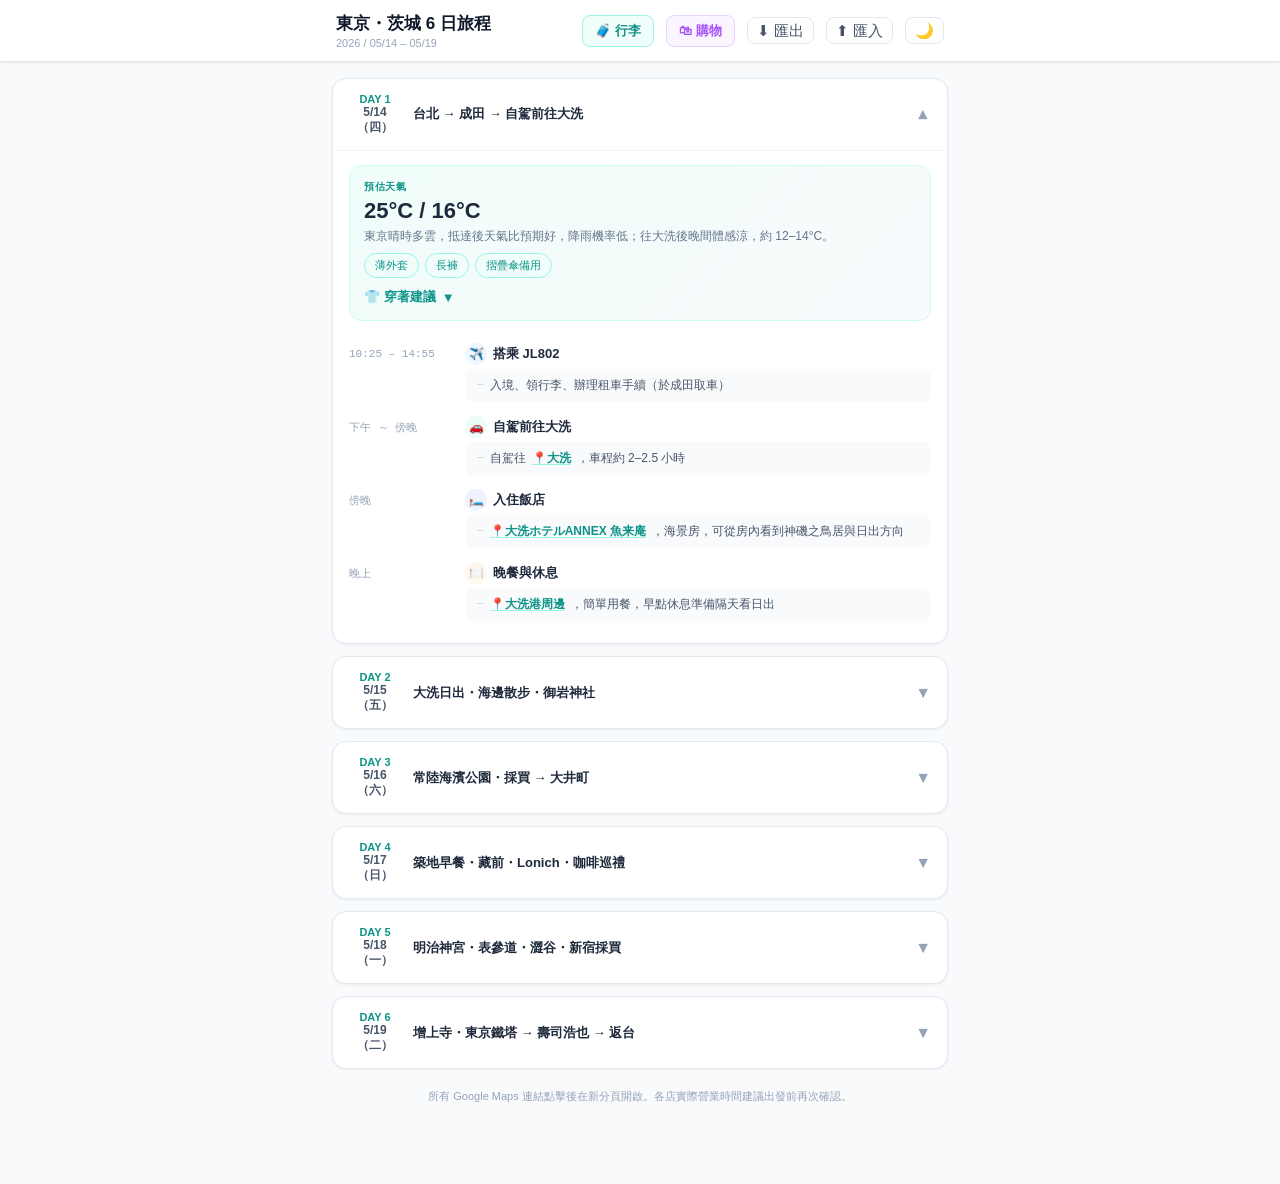
==== commit c07be5a1: "Add data export / import feature 三份資料（行程、購物、行李）可一次匯出為 JSON，也可匯入還原： - app.js：新增 _idbGetAll、_idbReplac" ====
--- a/index.html
+++ b/index.html
@@ -267,6 +267,7 @@
     ]
   }
 ];
+window.__itineraryDays = days;
 
 const ICONS = {
   flight:"✈️", drive:"🚗", hotel:"🛏️", food:"🍽️",
@@ -275,9 +276,10 @@
 };
 
 function renderDays(){
+  const _days = JSON.parse(localStorage.getItem('tokyo-itinerary') || 'null') || days;
   const main = document.getElementById('main');
   main.innerHTML = '';
-  days.forEach(day => {
+  _days.forEach(day => {
     const card = document.createElement('div');
     card.className = 'day-card';
     card.id = `day-${day.id}`;
@@ -380,6 +382,7 @@
 // Footer
 document.addEventListener('DOMContentLoaded', ()=>{
   renderDays();
+  initDataControls();
   const footer = document.createElement('p');
   footer.className='footer';
   footer.textContent='所有 Google Maps 連結點擊後在新分頁開啟。各店實際營業時間建議出發前再次確認。';
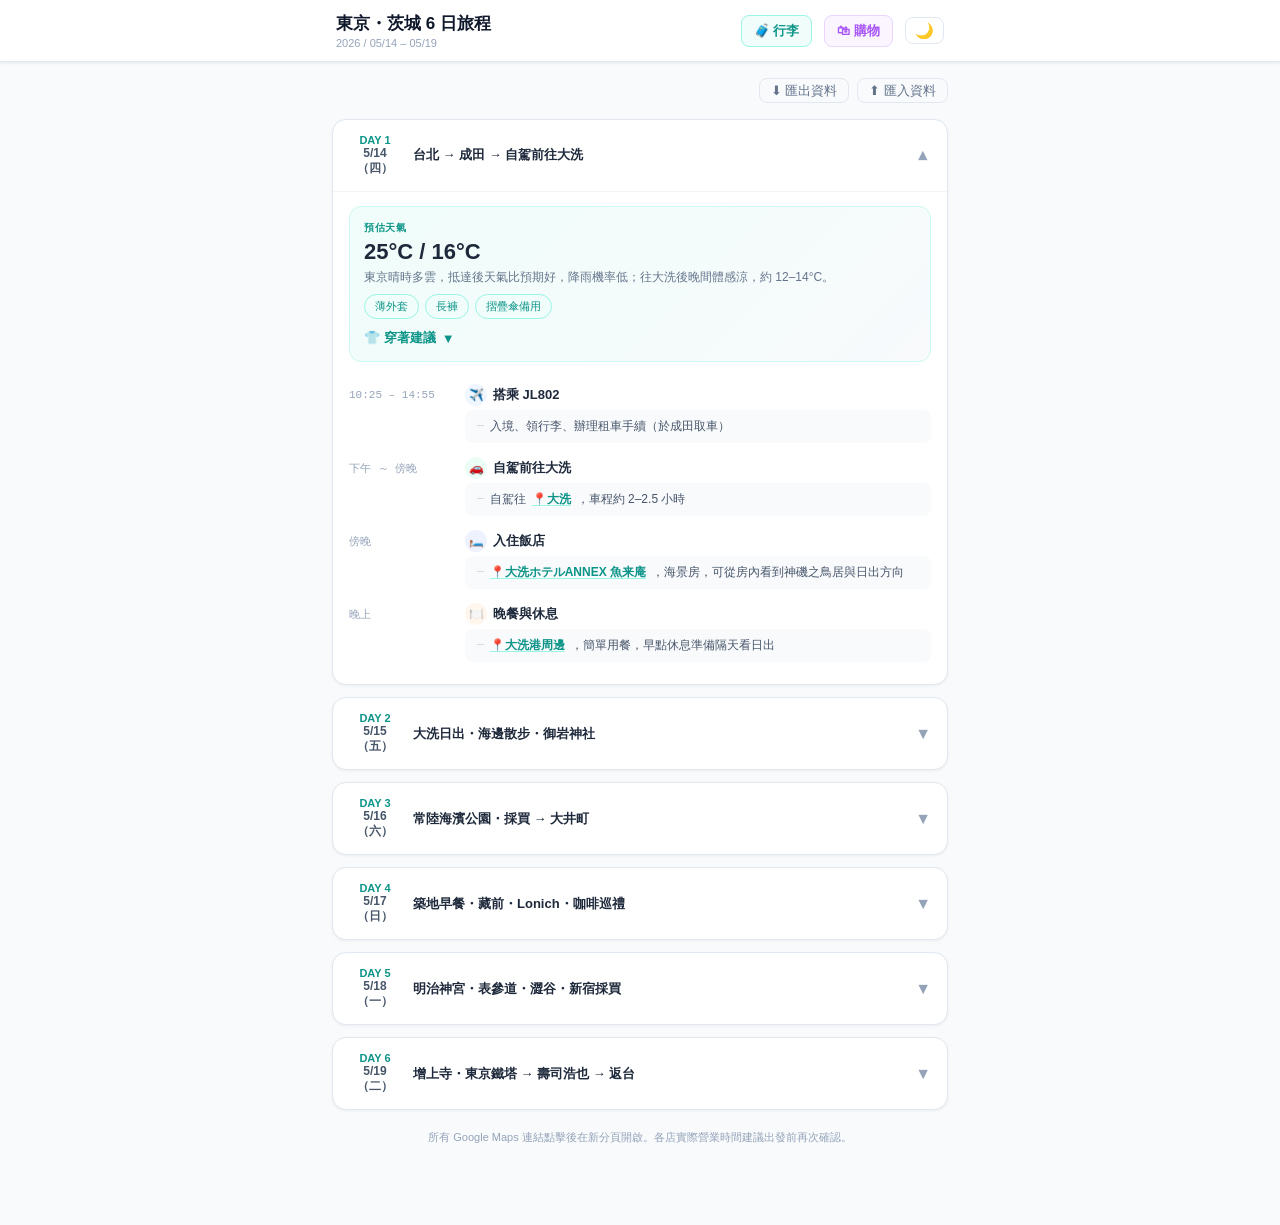
==== commit 1613cda9: "Day 2 下午加入 Oarai Sun Beach 海邊散步" ====
--- a/index.html
+++ b/index.html
@@ -174,8 +174,9 @@
       {id:"2-4",time:"12:30 – 13:30",ic:"drive",name:"自駕移動",notes:[`${P("大洗 → 御岩神社","御岩神社 日立市")}，車程約 45–70 分鐘`]},
       {id:"2-5",time:"13:30 – 15:30",ic:"nature",name:"森林參道散步",notes:[`${P("御岩神社","御岩神社 日立市")}，拝殿、三本杉，視體力加碼輕量登山 20–30 分鐘後折返`]},
       {id:"2-6",time:"15:30 – 16:30",ic:"drive",name:"自駕回程",notes:["御岩神社 → 大洗，車程約 45–70 分鐘"]},
-      {id:"2-7",time:"16:30 – 18:00",ic:"shopping",name:"海邊散步＋逛街",notes:[`${P("OARAI Seaside Station","OARAI Seaside Station 大洗")}，大洗まいわい市場小買常溫土產`]},
-      {id:"2-8",time:"晚上",ic:"food",name:"晚餐",notes:[`${P("大洗港周邊","大洗 夜間餐廳")}，港邊或飯店附近用餐`]},
+      {id:"2-7",time:"16:30 – 17:30",ic:"nature",name:"Oarai Sun Beach 海邊散步",notes:[`${P("Oarai Sun Beach","Oarai Sun Beach 大洗")}，海邊漫步吹風放鬆，步行可達 OARAI Seaside Station`]},
+      {id:"2-8",time:"17:30 – 18:30",ic:"shopping",name:"海邊散步＋逛街",notes:[`${P("OARAI Seaside Station","OARAI Seaside Station 大洗")}，大洗まいわい市場小買常溫土產`]},
+      {id:"2-9",time:"晚上",ic:"food",name:"晚餐",notes:[`${P("大洗港周邊","大洗 夜間餐廳")}，港邊或飯店附近用餐`]},
     ],
     extra:{
       label:"5/15 自駕加點",
--- a/style.css
+++ b/style.css
@@ -62,6 +62,13 @@
 .nm-btn{background:none;border:1px solid #e2e8f0;border-radius:8px;padding:5px 9px;cursor:pointer;font-size:15px;line-height:1;color:#475569;transition:background .15s,border-color .15s}
 .nm-btn:hover{background:#f1f5f9;border-color:#cbd5e1}
 
+.data-ctrl-bar{display:flex;gap:8px;justify-content:flex-end;padding:0 0 4px}
+.data-ctrl-btn{font-size:13px !important;padding:5px 11px !important;color:#64748b !important}
+.data-ctrl-btn:hover{color:#0d9488 !important;border-color:#99f6e4 !important;background:#f0fdfa !important}
+
+[data-dark] .data-ctrl-btn{color:#475569 !important;border-color:#334155 !important}
+[data-dark] .data-ctrl-btn:hover{color:#2dd4bf !important;border-color:#0d9488 !important;background:#134e4a !important}
+
 [data-dark] body{background:#0f172a;color:#e2e8f0}
 [data-dark] header{background:#1e293b;border-color:#334155;box-shadow:0 1px 3px rgba(0,0,0,.3)}
 [data-dark] .htitle{color:#f1f5f9}
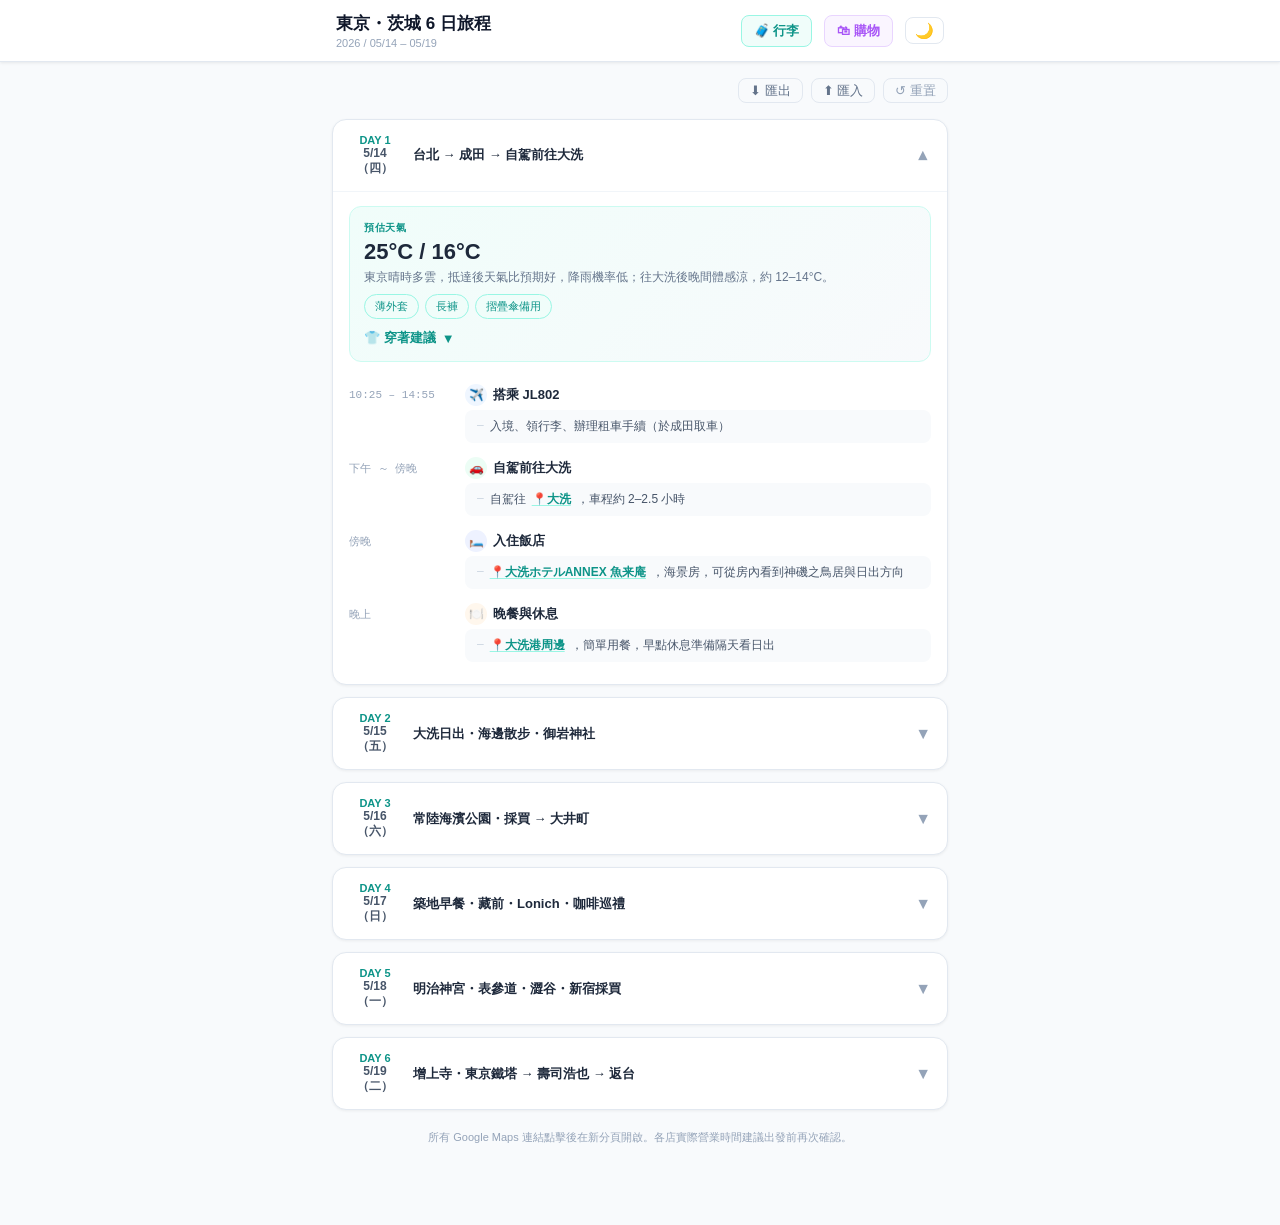
==== commit 64ea08f4: "Add Hitachi Station to 5/15 driving extras" ====
--- a/index.html
+++ b/index.html
@@ -185,6 +185,7 @@
         {name:"Romii Donuts Store",query:"Romii Donuts Store 大洗",hours:"10:30–18:00",desc:"適合外帶甜甜圈上車或回飯店吃"},
         {name:"KANOUYA 菓子店",query:"KANOUYA 大洗",hours:"08:00–19:00",desc:"麵包、銅鑼燒或常溫點心當補給"},
         {name:"手打蕎麦 入四間",query:"手打蕎麦 入四間 日立",hours:"11:00–14:30",desc:"靠近御岩神社，不想吃海鮮時的午餐替代案"},
+        {name:"日立車站",query:"日立駅 茨城",hours:"全天",desc:"如果想多看一個車站海景點，可順路到站體或周邊短停拍照"},
         {name:"セントエルモスカフェ",query:"セントエルモスカフェ 大洗",hours:"10:00–21:00",desc:"回大洗後想找舒服坐點可用它收尾"},
       ]
     }
--- a/style.css
+++ b/style.css
@@ -65,9 +65,12 @@
 .data-ctrl-bar{display:flex;gap:8px;justify-content:flex-end;padding:0 0 4px}
 .data-ctrl-btn{font-size:13px !important;padding:5px 11px !important;color:#64748b !important}
 .data-ctrl-btn:hover{color:#0d9488 !important;border-color:#99f6e4 !important;background:#f0fdfa !important}
+.data-ctrl-btn--reset{color:#94a3b8 !important}
+.data-ctrl-btn--reset:hover{color:#ef4444 !important;border-color:#fca5a5 !important;background:#fff1f2 !important}
 
 [data-dark] .data-ctrl-btn{color:#475569 !important;border-color:#334155 !important}
 [data-dark] .data-ctrl-btn:hover{color:#2dd4bf !important;border-color:#0d9488 !important;background:#134e4a !important}
+[data-dark] .data-ctrl-btn--reset:hover{color:#f87171 !important;border-color:#b91c1c !important;background:#450a0a !important}
 
 [data-dark] body{background:#0f172a;color:#e2e8f0}
 [data-dark] header{background:#1e293b;border-color:#334155;box-shadow:0 1px 3px rgba(0,0,0,.3)}
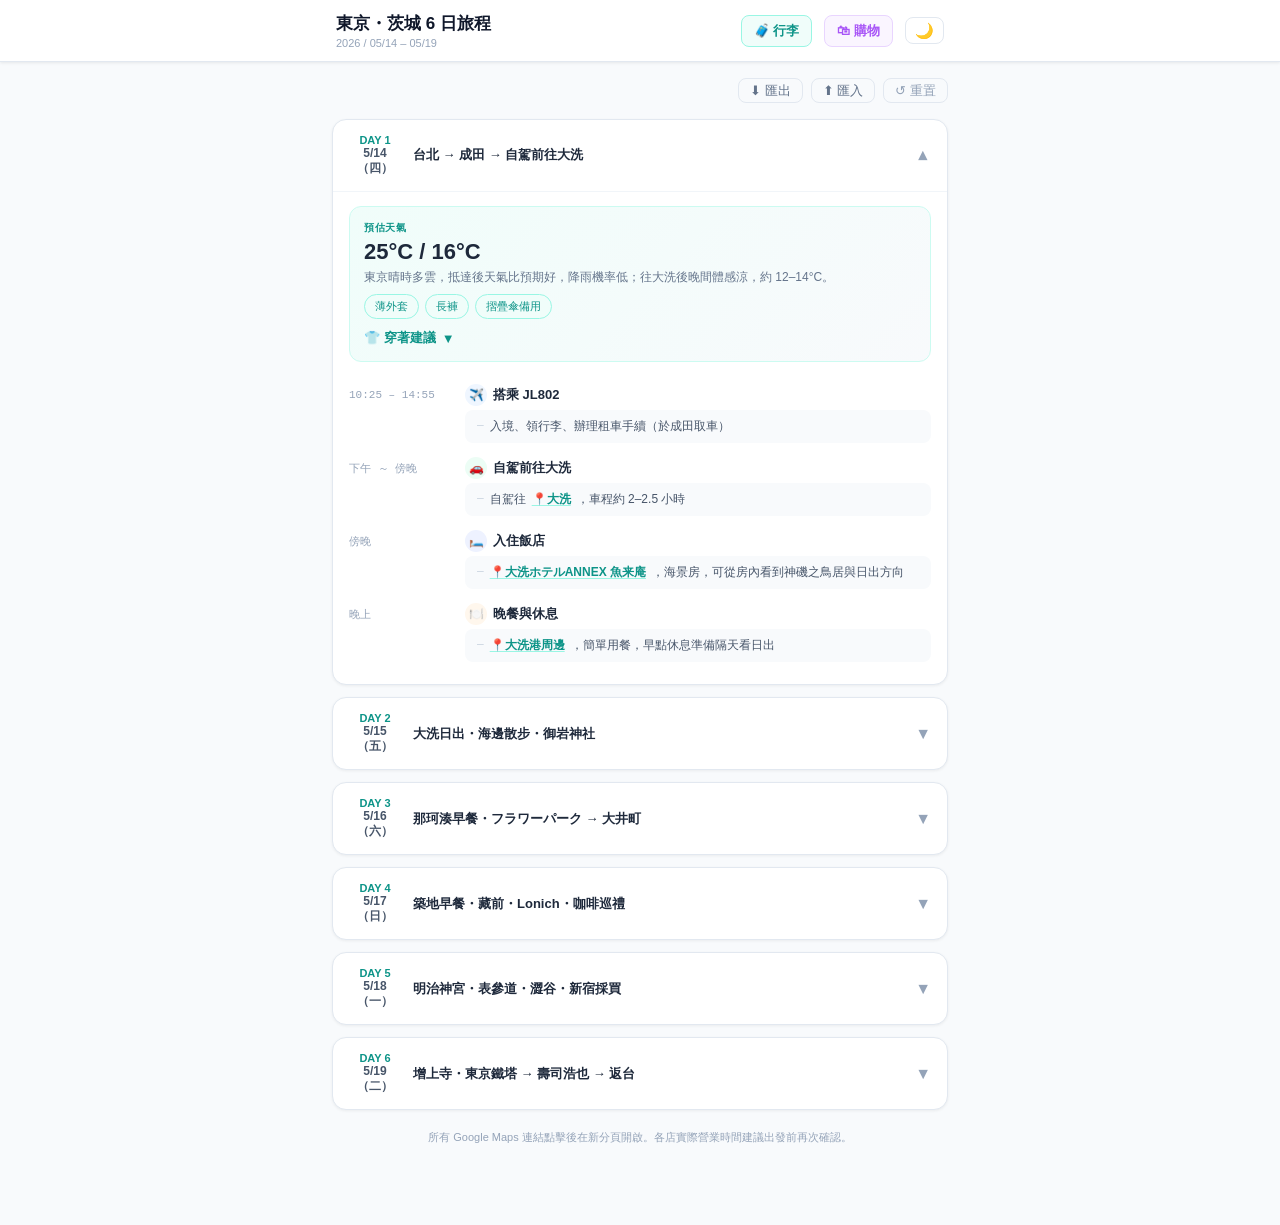
==== commit 9560d6c8: "Day 3：那珂湊漁港改早餐、新增いばらきフラワーパーク - 那珂湊漁港從午餐改為 08:00 早餐（おさかなセンター） - 退房時間提前至 07:30 - 伴手禮採買移至早餐後（09:15–10:0" ====
--- a/index.html
+++ b/index.html
@@ -191,26 +191,22 @@
     }
   },
   {
-    id:3, date:"5/16（六）", label:"Day 3", title:"常陸海濱公園・採買 → 大井町",
+    id:3, date:"5/16（六）", label:"Day 3", title:"那珂湊早餐・フラワーパーク → 大井町",
     temp:"25°C / 16°C", desc:"晴朗舒適，比原先預估更好的天氣，戶外停留時間長，注意日照防曬。",
     tags:["短袖","遮陽帽","防曬乳"],
     outfit:["可以走比較輕鬆的城市戶外穿搭，短袖或薄長袖都適合","公園空曠，帽子與太陽眼鏡實用度高","晚上回東京後可加一件薄外套"],
     tasks:[
-      {id:"3-1",time:"09:00 – 09:30",ic:"drive",name:"退房＋自駕移動",notes:["大洗 → 常陸海濱公園，車程約 20–25 分鐘"]},
-      {id:"3-2",time:"09:30 – 11:30",ic:"nature",name:"國營常陸海濱公園",notes:[`${P("常陸海濱公園","国営ひたち海浜公園")}，みはらしの丘 與中央草地，看花田與草地景觀`]},
-      {id:"3-3",time:"11:30 – 13:00",ic:"food",name:"當地午餐",notes:[`${P("那珂湊漁港周邊","那珂湊漁港 海鮮")}，海鮮市場餐廳`]},
-      {id:"3-4",time:"13:00 – 14:30",ic:"shopping",name:"伴手禮採買",notes:[
+      {id:"3-1",time:"07:30 – 08:00",ic:"drive",name:"退房＋自駕移動",notes:["大洗 → 那珂湊漁港，車程約 15 分鐘"]},
+      {id:"3-2",time:"08:00 – 09:15",ic:"food",name:"那珂湊漁港早餐",notes:[`${P("那珂湊おさかなセンター","那珂湊 おさかなセンター")}，海鮮市場朝食，鮮魚丼或海鮮定食，市場約 8:00 開始營業`]},
+      {id:"3-3",time:"09:15 – 10:00",ic:"shopping",name:"伴手禮採買",notes:[
         `${P("daimaruya／焼いも館","daimaruya 常陸那珂 干し芋")}（干し芋）`,
         `${P("黒澤醤油","黒澤醤油 常陸那珂")}（調味料）`,
         "JA直賣所補食品"
       ]},
-      {id:"3-5",time:"14:30 – 15:30",ic:"cafe",name:"咖啡中繼（二選一）",notes:[
-        `${P("Saza Coffee 本店","Saza Coffee 本店 水戸")}（10:00–20:00，規模大甜點完整）`,
-        `${P("Capian Coffee","Capian Coffee 常陸那珂")}（09:00–19:00，氣氛穩定）`,
-        `${P("gooddayincoffee","gooddayincoffee 茨城")}（10:00–16:00，快速外帶型）`,
-      ]},
-      {id:"3-6",time:"15:30 – 17:30",ic:"drive",name:"上高速回東京",notes:[`常磐道途中可停 ${P("守谷 SA（Pasar 守谷）","守谷サービスエリア 常磐道")} 休息 20–40 分鐘`]},
-      {id:"3-7",time:"17:30 – 19:00",ic:"hotel",name:"還車＋入住",notes:[`${P("Ours Inn Hankyu 大井町","Ours Inn Hankyu 大井町")}，加油＋還車預計 19:00 前完成`]},
+      {id:"3-4",time:"10:00 – 10:50",ic:"drive",name:"自駕移動",notes:[`那珂湊 → ${P("いばらきフラワーパーク","いばらきフラワーパーク 石岡")}，車程約 45–50 分鐘`]},
+      {id:"3-5",time:"10:50 – 13:00",ic:"nature",name:"いばらきフラワーパーク",notes:[`${P("いばらきフラワーパーク","いばらきフラワーパーク 石岡市")}，開放 09:00–17:00，5 月薔薇與季節花卉盛開`]},
+      {id:"3-6",time:"13:00 – 15:00",ic:"drive",name:"上高速回東京",notes:[`石岡 IC 上常磐道，途中可停 ${P("守谷 SA（Pasar 守谷）","守谷サービスエリア 常磐道")} 休息 20–40 分鐘`]},
+      {id:"3-7",time:"15:00 – 16:30",ic:"hotel",name:"還車＋入住",notes:[`${P("Ours Inn Hankyu 大井町","Ours Inn Hankyu 大井町")}，加油＋還車預計 16:30 前完成`]},
       {id:"3-8",time:"晚上",ic:"shopping",name:"晚餐＋採買",notes:[`${P("大井町周邊","大井町 居酒屋")}，居酒屋、拉麵、定食等，逛超市/藥妝補零食飲料`]},
     ]
   },
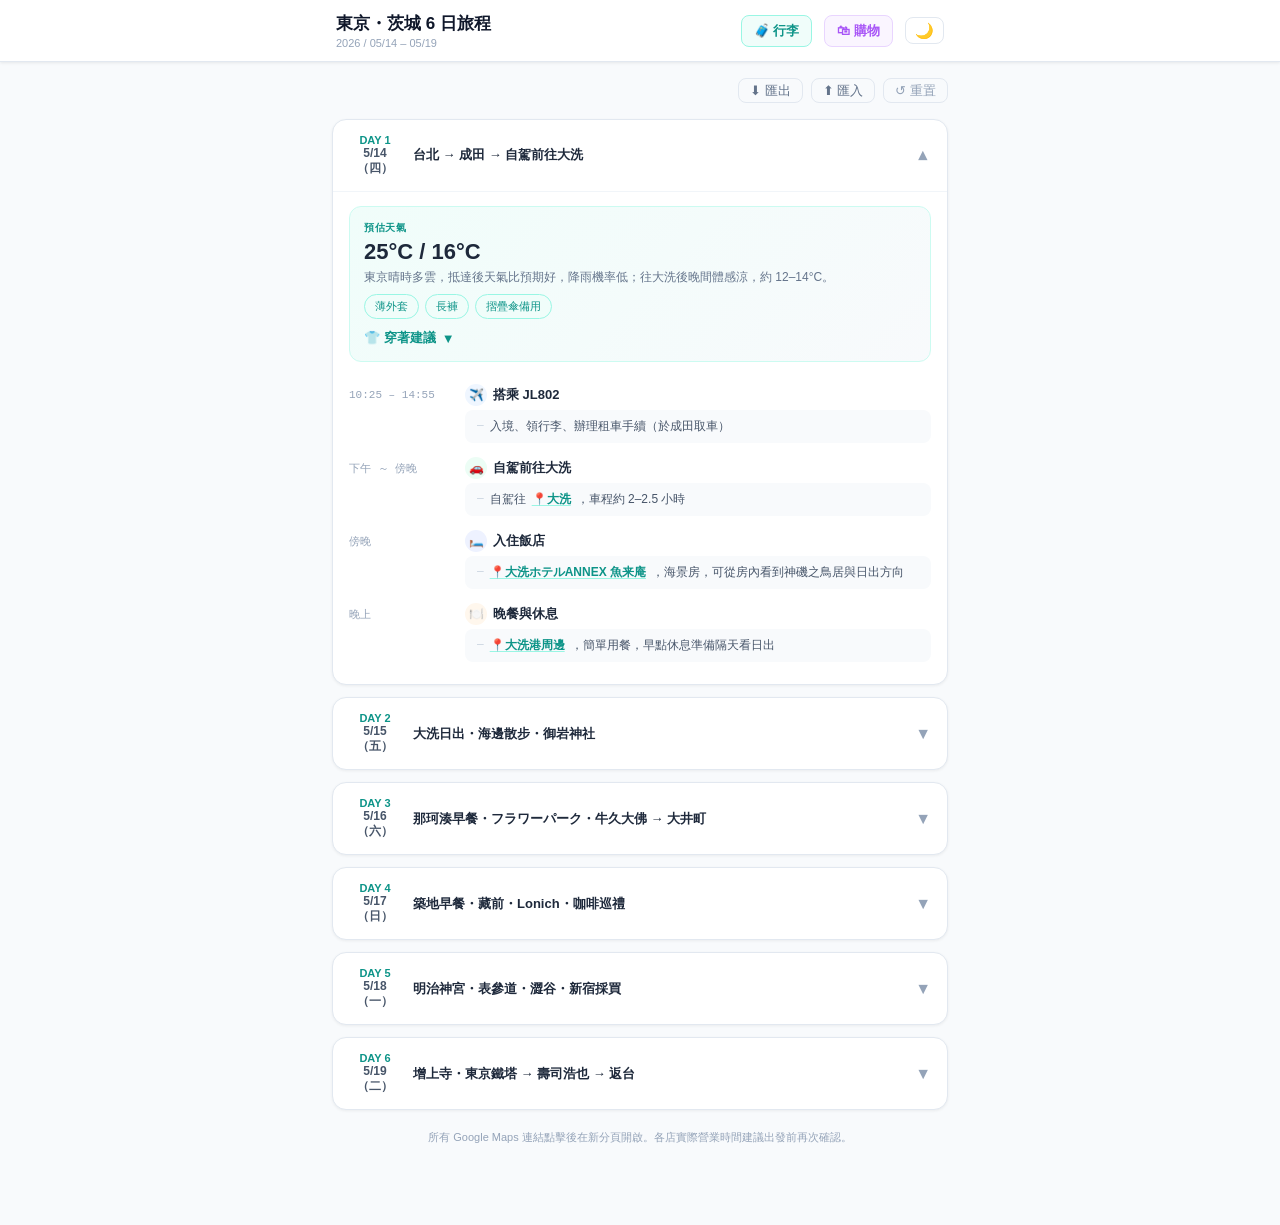
==== commit 42e3e011: "Day 3 加入牛久大佛（13:40–15:30），調整回東京與還車時間" ====
--- a/index.html
+++ b/index.html
@@ -191,7 +191,7 @@
     }
   },
   {
-    id:3, date:"5/16（六）", label:"Day 3", title:"那珂湊早餐・フラワーパーク → 大井町",
+    id:3, date:"5/16（六）", label:"Day 3", title:"那珂湊早餐・フラワーパーク・牛久大佛 → 大井町",
     temp:"25°C / 16°C", desc:"晴朗舒適，比原先預估更好的天氣，戶外停留時間長，注意日照防曬。",
     tags:["短袖","遮陽帽","防曬乳"],
     outfit:["可以走比較輕鬆的城市戶外穿搭，短袖或薄長袖都適合","公園空曠，帽子與太陽眼鏡實用度高","晚上回東京後可加一件薄外套"],
@@ -205,9 +205,11 @@
       ]},
       {id:"3-4",time:"10:00 – 10:50",ic:"drive",name:"自駕移動",notes:[`那珂湊 → ${P("いばらきフラワーパーク","いばらきフラワーパーク 石岡")}，車程約 45–50 分鐘`]},
       {id:"3-5",time:"10:50 – 13:00",ic:"nature",name:"いばらきフラワーパーク",notes:[`${P("いばらきフラワーパーク","いばらきフラワーパーク 石岡市")}，開放 09:00–17:00，5 月薔薇與季節花卉盛開`]},
-      {id:"3-6",time:"13:00 – 15:00",ic:"drive",name:"上高速回東京",notes:[`石岡 IC 上常磐道，途中可停 ${P("守谷 SA（Pasar 守谷）","守谷サービスエリア 常磐道")} 休息 20–40 分鐘`]},
-      {id:"3-7",time:"15:00 – 16:30",ic:"hotel",name:"還車＋入住",notes:[`${P("Ours Inn Hankyu 大井町","Ours Inn Hankyu 大井町")}，加油＋還車預計 16:30 前完成`]},
-      {id:"3-8",time:"晚上",ic:"shopping",name:"晚餐＋採買",notes:[`${P("大井町周邊","大井町 居酒屋")}，居酒屋、拉麵、定食等，逛超市/藥妝補零食飲料`]},
+      {id:"3-6",time:"13:00 – 13:40",ic:"drive",name:"自駕移動",notes:[`石岡 IC 上常磐道 → 牛久 IC，車程約 35 分鐘`]},
+      {id:"3-7",time:"13:40 – 15:30",ic:"sightseeing",name:"牛久大佛",notes:[`${P("牛久大仏","牛久大仏 茨城")}，世界最高青銅佛像（120m），可搭電梯至 85m 展望台，園區含浄土庭園，入場費 900 円，開放至 17:30（最終入場 17:00）`]},
+      {id:"3-8",time:"15:30 – 17:00",ic:"drive",name:"上高速回東京",notes:[`牛久 IC 上常磐道，直行至大井町，車程約 70–80 分鐘`]},
+      {id:"3-9",time:"17:00 – 18:00",ic:"hotel",name:"還車＋入住",notes:[`${P("Ours Inn Hankyu 大井町","Ours Inn Hankyu 大井町")}，加油＋還車，預計 18:00 前完成`]},
+      {id:"3-10",time:"晚上",ic:"shopping",name:"晚餐＋採買",notes:[`${P("大井町周邊","大井町 居酒屋")}，居酒屋、拉麵、定食等，逛超市/藥妝補零食飲料`]},
     ]
   },
   {
